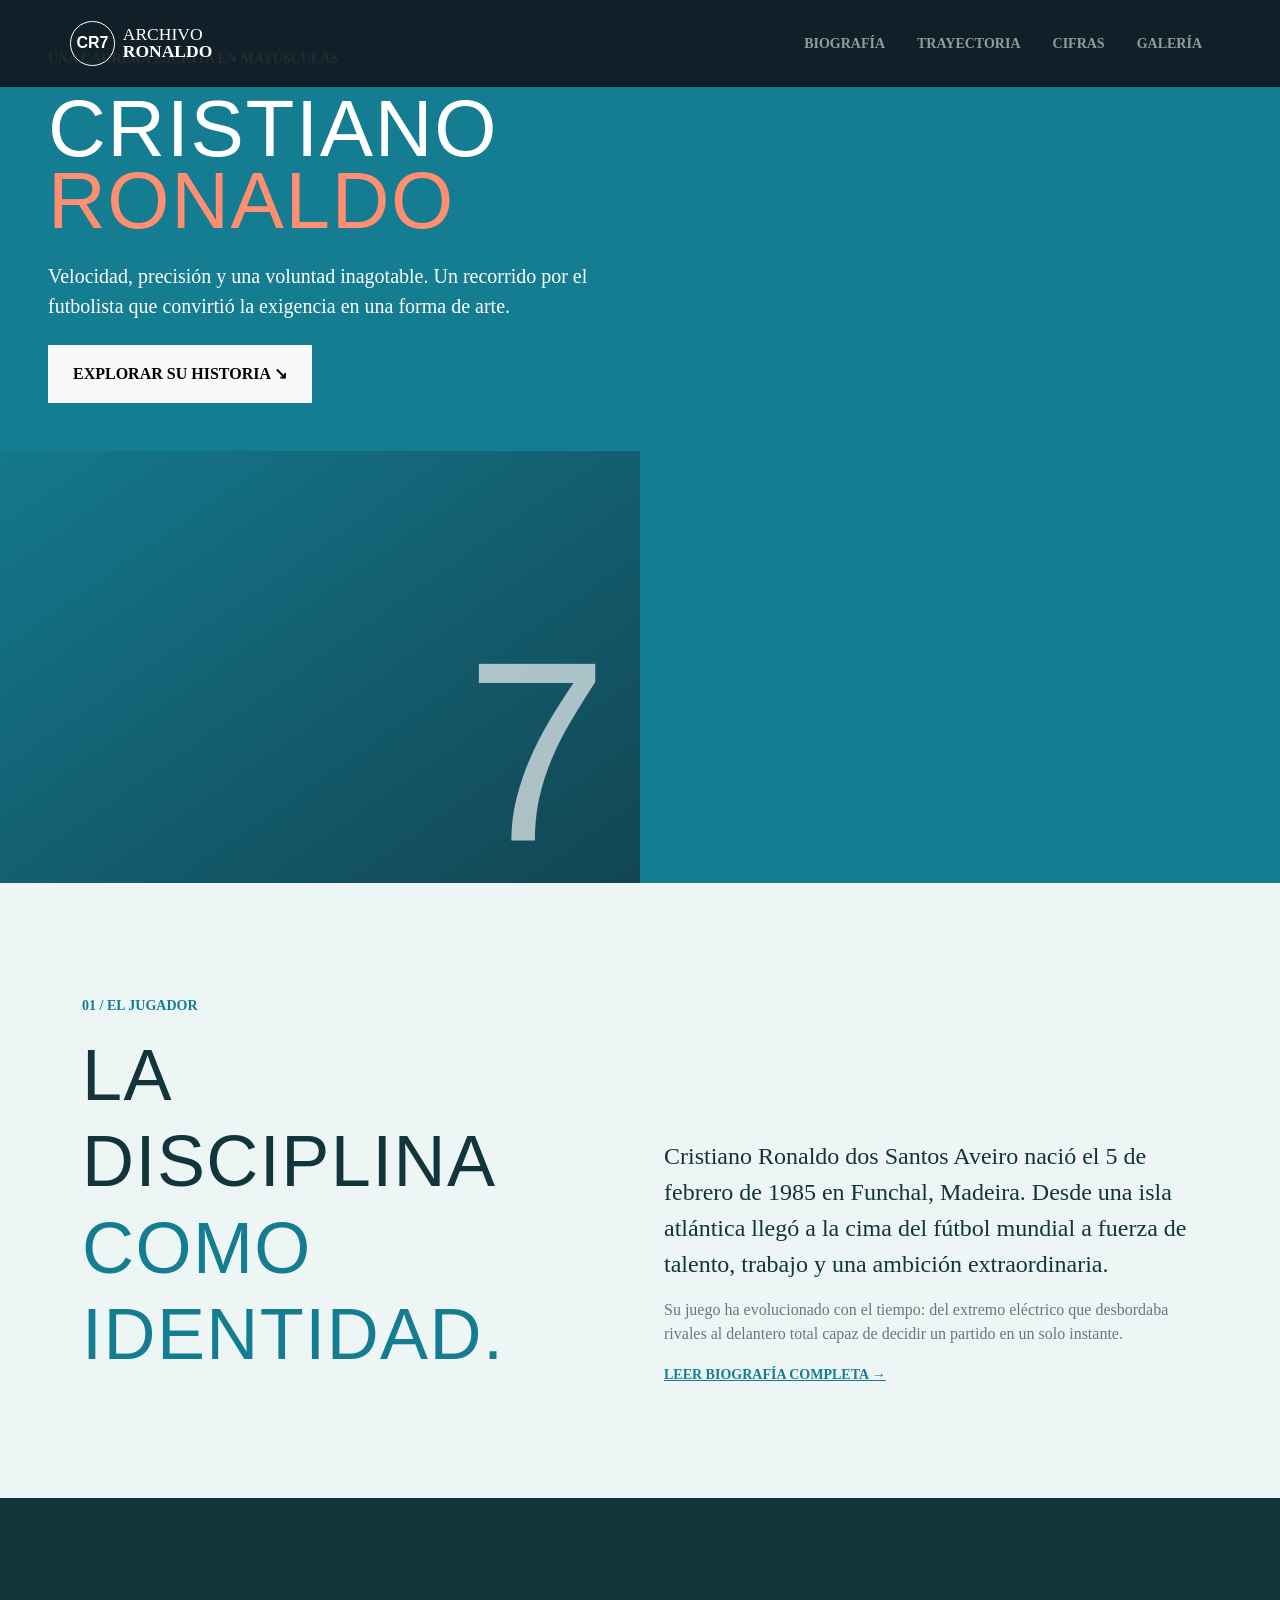
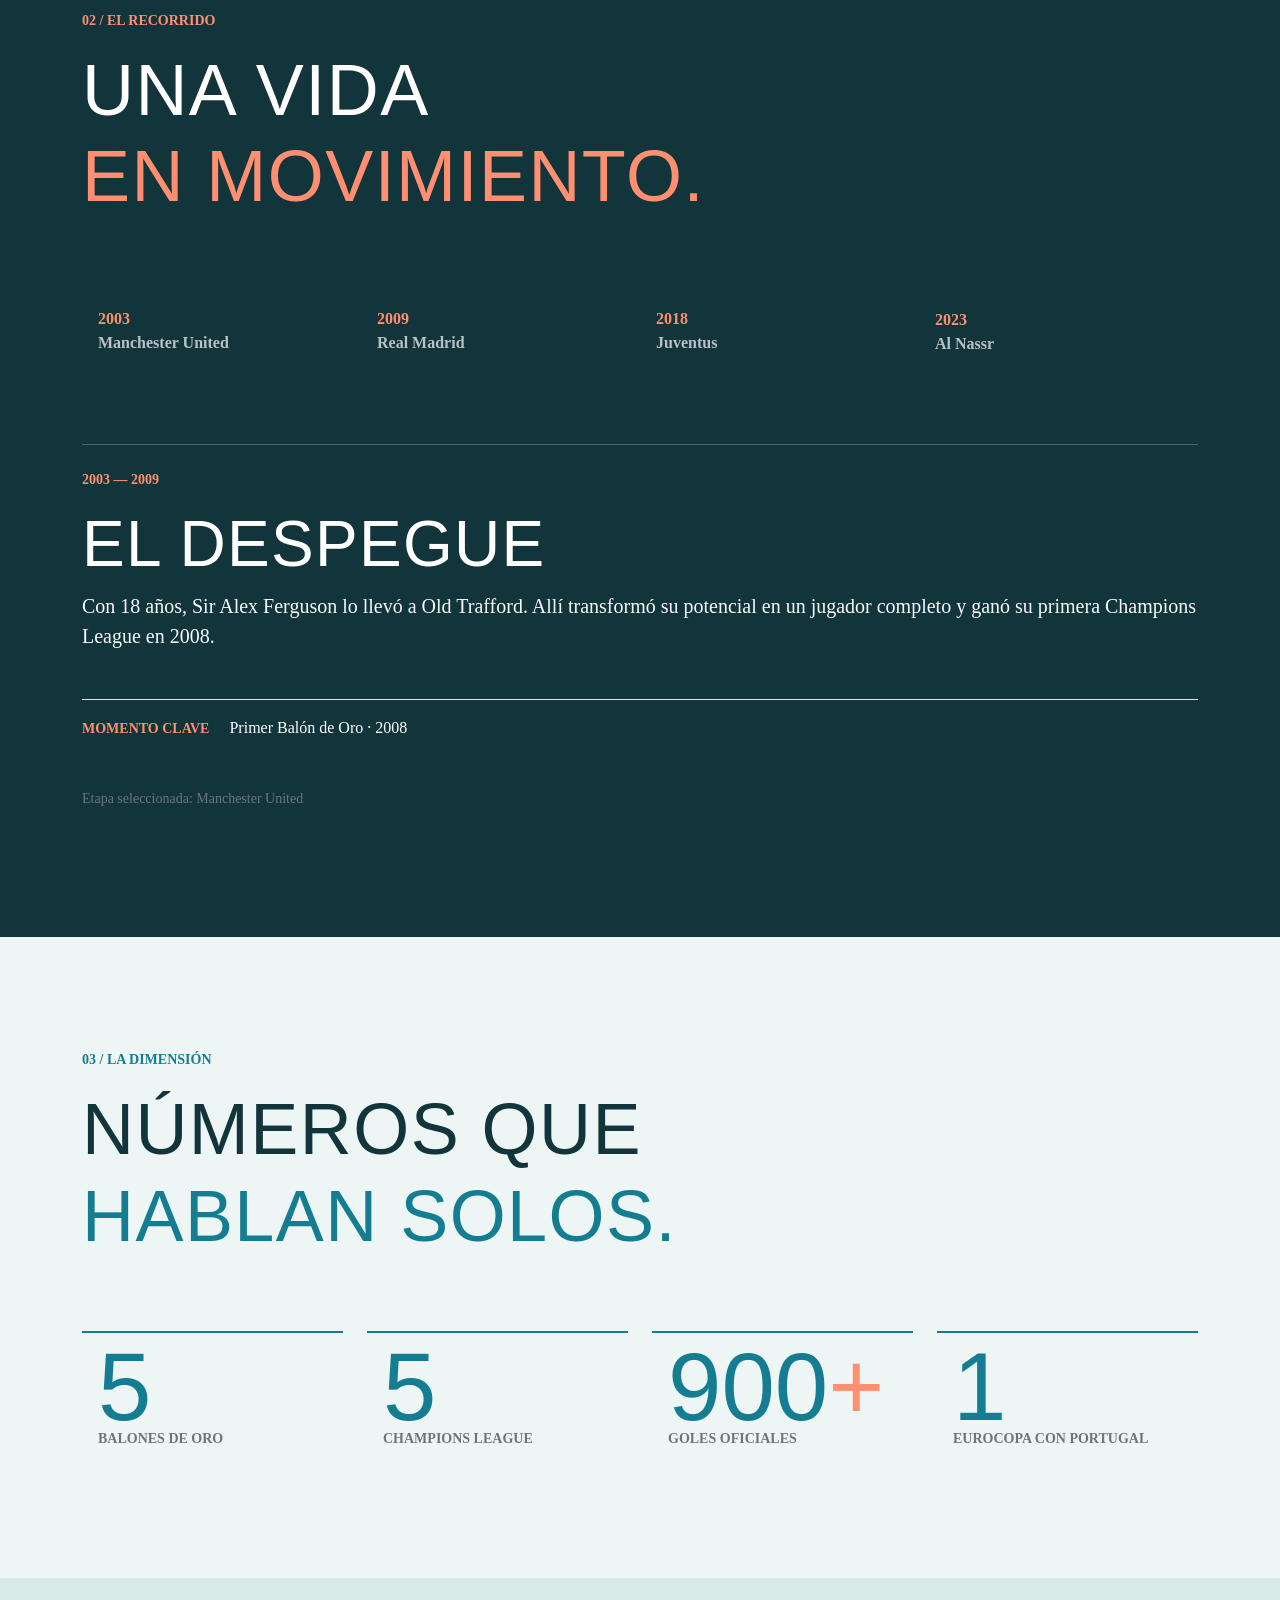
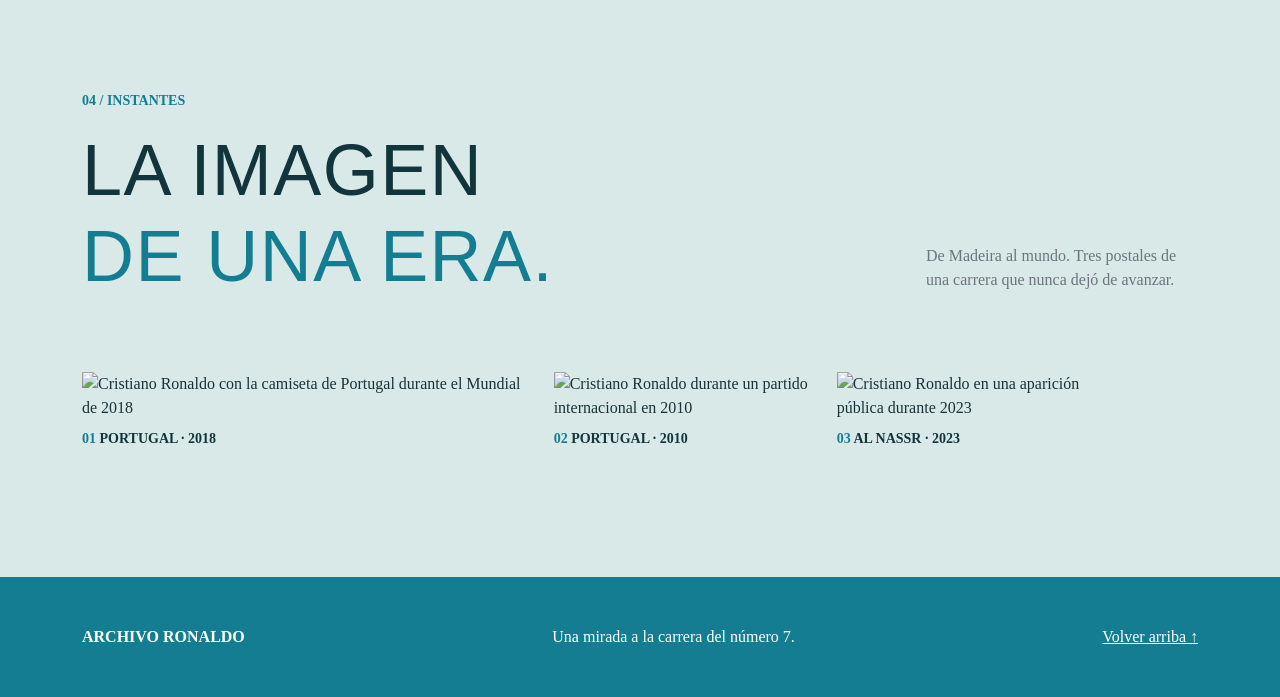
==== ejemplo1/paginatristinokralde/index2.html @ 4f420c60 "Add files via upload" ====
<!doctype html>
<html lang="es">
<head>
  <meta charset="utf-8">
  <meta name="viewport" content="width=device-width, initial-scale=1">
  <meta name="description" content="Archivo editorial de Cristiano Ronaldo construido con Bootstrap.">
  <title>Archivo Ronaldo | Bootstrap</title>
  <link href="https://cdn.jsdelivr.net/npm/bootstrap@5.3.3/dist/css/bootstrap.min.css" rel="stylesheet">
  <style>
    :root { --ink: #12343b; --paper: #eef6f5; --paper-deep: #d9e9e7; --red: #147d92; --gold: #ff8f70; --muted: #4d666d; }
    html { scroll-behavior: smooth; }
    body { color: var(--ink); background: var(--paper); font-family: Georgia, 'Times New Roman', serif; overflow-x: hidden; }
    .display-title, h2, h3 { font-family: Impact, 'Arial Narrow', sans-serif; letter-spacing: .02em; line-height: .9; text-transform: uppercase; }
    .site-header { z-index: 5; background: rgba(17, 24, 32, .92); }
    .brand-mark { width: 2.8rem; height: 2.8rem; border: 1px solid currentColor; border-radius: 50%; display: grid; place-items: center; font: 700 1rem Impact, sans-serif; }
    .hero { background: var(--red); }
    .hero-image { min-height: 32rem; background: linear-gradient(145deg, rgba(17,24,32,.05), rgba(17,24,32,.55)), url('https://upload.wikimedia.org/wikipedia/commons/8/8c/Cristiano_Ronaldo_2018.jpg') center / cover; }
    .hero-image::after { content: '7'; display: block; padding: 14rem 2rem 0; color: rgba(255,255,255,.65); font: 16rem/.6 Impact, sans-serif; text-align: right; }
    .text-gold { color: var(--gold); }
    .text-red { color: var(--red); }
    .bg-paper { background: var(--paper); }
    .bg-deep { background: var(--paper-deep); }
    .section-pad { padding: 7rem 0; }
    .timeline-section { background: var(--ink); }
    .timeline-step { border: 0; border-left: 3px solid transparent; border-radius: 0; color: rgba(255,255,255,.7); background: transparent; text-align: left; }
    .timeline-step:hover, .timeline-step:focus-visible, .timeline-step.is-active { color: #fff; border-left-color: var(--gold); background: rgba(255,255,255,.06); }
    .timeline-detail { min-height: 20rem; border-top: 1px solid rgba(255,255,255,.25); }
    .era-panel[hidden] { display: none; }
    .stat { border-top: 2px solid var(--red); }
    .stat-number { color: var(--red); font: 6rem/.8 Impact, sans-serif; }
    .gallery-img { aspect-ratio: 4 / 5; object-fit: cover; filter: saturate(.75); transition: .3s ease; }
    .gallery-img:hover { filter: saturate(1); transform: translateY(-.4rem); }
    .skip-link { position: absolute; left: 1rem; top: -4rem; z-index: 10; }
    .skip-link:focus { top: 1rem; }
    :focus-visible { outline: 3px solid var(--gold); outline-offset: 3px; }
    /* Bootstrap version: modular reading order with full-width hero bands. */
    .hero .row { flex-direction: column; }
    .hero .hero-image { min-height: 27rem; }
    .timeline-section .row { display: flex; flex-direction: column; }
    .timeline-section .col-md-4, .timeline-section .col-md-8 { width: 100%; }
    .timeline-section .list-group { display: grid; grid-template-columns: repeat(4, 1fr); }
    .timeline-step { border-left: 0; border-bottom: 3px solid transparent; }
    .timeline-step:hover, .timeline-step:focus-visible, .timeline-step.is-active { border-left-color: transparent; border-bottom-color: var(--gold); }
    .timeline-detail { margin-top: 1.5rem; }
    @media (max-width: 767px) { .hero-image { min-height: 22rem; } .hero-image::after { padding-top: 10rem; font-size: 11rem; } .section-pad { padding: 4.5rem 0; } }
    @media (max-width: 767px) { .container > .row { margin-left: 0; margin-right: 0; } }
    @media (max-width: 575px) { .timeline-section .list-group { grid-template-columns: repeat(2, 1fr); } }
  </style>
</head>
<body>
  <a class="skip-link btn btn-warning" href="#contenido">Saltar al contenido</a>
  <header class="site-header position-absolute top-0 start-0 w-100 text-white" id="inicio">
    <nav class="navbar navbar-expand-md navbar-dark container py-3" aria-label="Navegación principal">
      <a class="navbar-brand d-flex align-items-center gap-2" href="#inicio">
        <span class="brand-mark">CR7</span><span class="small text-uppercase lh-1">Archivo<br><strong>Ronaldo</strong></span>
      </a>
      <button class="navbar-toggler" type="button" data-bs-toggle="collapse" data-bs-target="#main-nav" aria-controls="main-nav" aria-label="Abrir navegación"><span class="navbar-toggler-icon"></span></button>
      <div class="collapse navbar-collapse justify-content-end" id="main-nav">
        <div class="navbar-nav gap-md-3 text-uppercase small fw-bold"><a class="nav-link" href="#biografia">Biografía</a><a class="nav-link" href="#trayectoria">Trayectoria</a><a class="nav-link" href="#estadisticas">Cifras</a><a class="nav-link" href="#galeria">Galería</a></div>
      </div>
    </nav>
  </header>

  <main id="contenido">
    <section class="hero text-white" aria-labelledby="hero-title">
      <div class="container-fluid px-0"><div class="row g-0 align-items-stretch">
        <div class="col-lg-6 d-flex align-items-center"><div class="p-5 p-xl-6 mx-auto" style="max-width: 42rem"><p class="small text-uppercase fw-bold mb-4">Una carrera escrita en mayúsculas</p><h1 class="display-title display-1 mb-4" id="hero-title">Cristiano<br><span class="text-gold">Ronaldo</span></h1><p class="lead mb-4">Velocidad, precisión y una voluntad inagotable. Un recorrido por el futbolista que convirtió la exigencia en una forma de arte.</p><a class="btn btn-light rounded-0 px-4 py-3 fw-bold text-uppercase" href="#trayectoria">Explorar su historia <span aria-hidden="true">↘</span></a></div></div>
        <div class="col-lg-6 hero-image" role="img" aria-label="Cristiano Ronaldo celebrando con los brazos abiertos"></div>
      </div></div>
    </section>

    <section class="bg-paper section-pad" id="biografia" aria-labelledby="bio-title"><div class="container"><div class="row g-5 align-items-end"><div class="col-lg-5"><p class="small text-uppercase fw-bold text-red">01 / El jugador</p><h2 class="display-2" id="bio-title">La disciplina<br><span class="text-red">como identidad.</span></h2></div><div class="col-lg-6 offset-lg-1"><p class="fs-4">Cristiano Ronaldo dos Santos Aveiro nació el 5 de febrero de 1985 en Funchal, Madeira. Desde una isla atlántica llegó a la cima del fútbol mundial a fuerza de talento, trabajo y una ambición extraordinaria.</p><p class="text-secondary">Su juego ha evolucionado con el tiempo: del extremo eléctrico que desbordaba rivales al delantero total capaz de decidir un partido en un solo instante.</p><a class="text-red fw-bold text-uppercase small" href="https://es.wikipedia.org/wiki/Cristiano_Ronaldo" target="_blank" rel="noreferrer">Leer biografía completa →</a></div></div></div></section>

    <section class="timeline-section text-white section-pad" id="trayectoria" aria-labelledby="timeline-title"><div class="container"><p class="small text-uppercase fw-bold text-gold">02 / El recorrido</p><h2 class="display-2" id="timeline-title">Una vida<br><span class="text-gold">en movimiento.</span></h2><div class="row g-5 mt-4"><div class="col-md-4"><div class="list-group list-group-flush" role="tablist" aria-label="Etapas de la carrera de Cristiano Ronaldo"><button class="timeline-step list-group-item py-3" id="tab-2003" type="button" role="tab" aria-selected="true" aria-controls="era-2003" data-era="2003"><span class="d-block fw-bold text-gold">2003</span><strong>Manchester United</strong></button><button class="timeline-step list-group-item py-3" id="tab-2009" type="button" role="tab" aria-selected="false" aria-controls="era-2009" data-era="2009"><span class="d-block fw-bold text-gold">2009</span><strong>Real Madrid</strong></button><button class="timeline-step list-group-item py-3" id="tab-2018" type="button" role="tab" aria-selected="false" aria-controls="era-2018" data-era="2018"><span class="d-block fw-bold text-gold">2018</span><strong>Juventus</strong></button><button class="timeline-step list-group-item py-3" id="tab-2023" type="button" role="tab" aria-selected="false" aria-controls="era-2023" data-era="2023"><span class="d-block fw-bold text-gold">2023</span><strong>Al Nassr</strong></button></div></div><div class="col-md-8"><div class="timeline-detail pt-4" aria-live="polite"><article class="era-panel" id="era-2003" role="tabpanel" aria-labelledby="tab-2003" data-panel="2003"><p class="small text-gold text-uppercase fw-bold">2003 — 2009</p><h3 class="display-3">El despegue</h3><p class="lead text-light">Con 18 años, Sir Alex Ferguson lo llevó a Old Trafford. Allí transformó su potencial en un jugador completo y ganó su primera Champions League en 2008.</p><p class="border-top pt-3 mt-5"><strong class="text-gold text-uppercase small">Momento clave</strong> <span class="ms-3">Primer Balón de Oro · 2008</span></p></article><article class="era-panel" id="era-2009" role="tabpanel" aria-labelledby="tab-2009" data-panel="2009" hidden><p class="small text-gold text-uppercase fw-bold">2009 — 2018</p><h3 class="display-3">La cima blanca</h3><p class="lead text-light">El Santiago Bernabéu fue el escenario de sus años más prolíficos. Cuatro Champions League marcaron una era irrepetible.</p><p class="border-top pt-3 mt-5"><strong class="text-gold text-uppercase small">Momento clave</strong> <span class="ms-3">La Décima · 2014</span></p></article><article class="era-panel" id="era-2018" role="tabpanel" aria-labelledby="tab-2018" data-panel="2018" hidden><p class="small text-gold text-uppercase fw-bold">2018 — 2021</p><h3 class="display-3">Un nuevo desafío</h3><p class="lead text-light">En Italia aceptó otro reto: conquistar la Serie A con la Juventus. Su capacidad de adaptación volvió a ser decisiva.</p><p class="border-top pt-3 mt-5"><strong class="text-gold text-uppercase small">Momento clave</strong> <span class="ms-3">101 goles con la Juventus</span></p></article><article class="era-panel" id="era-2023" role="tabpanel" aria-labelledby="tab-2023" data-panel="2023" hidden><p class="small text-gold text-uppercase fw-bold">2023 — presente</p><h3 class="display-3">El siguiente capítulo</h3><p class="lead text-light">En Al Nassr, Ronaldo abrió una nueva etapa y continúa ampliando su impacto dentro y fuera del campo.</p><p class="border-top pt-3 mt-5"><strong class="text-gold text-uppercase small">Momento clave</strong> <span class="ms-3">Capitán de Portugal</span></p></article></div><p class="small text-secondary mt-4" id="timeline-status" role="status">Etapa seleccionada: Manchester United</p></div></div></div></div></section>

    <section class="bg-paper section-pad" id="estadisticas" aria-labelledby="stats-title"><div class="container"><p class="small text-uppercase fw-bold text-red">03 / La dimensión</p><h2 class="display-2" id="stats-title">Números que<br><span class="text-red">hablan solos.</span></h2><div class="row row-cols-2 row-cols-lg-4 g-4 mt-5"><div class="col"><div class="stat p-3"><strong class="stat-number d-block">5</strong><span class="small text-uppercase fw-bold text-secondary">Balones de Oro</span></div></div><div class="col"><div class="stat p-3"><strong class="stat-number d-block">5</strong><span class="small text-uppercase fw-bold text-secondary">Champions League</span></div></div><div class="col"><div class="stat p-3"><strong class="stat-number d-block">900<span class="text-gold">+</span></strong><span class="small text-uppercase fw-bold text-secondary">Goles oficiales</span></div></div><div class="col"><div class="stat p-3"><strong class="stat-number d-block">1</strong><span class="small text-uppercase fw-bold text-secondary">Eurocopa con Portugal</span></div></div></div></div></section>

    <section class="bg-deep section-pad" id="galeria" aria-labelledby="gallery-title"><div class="container"><div class="d-flex flex-wrap justify-content-between align-items-end gap-4"><div><p class="small text-uppercase fw-bold text-red">04 / Instantes</p><h2 class="display-2" id="gallery-title">La imagen<br><span class="text-red">de una era.</span></h2></div><p class="text-secondary" style="max-width: 17rem">De Madeira al mundo. Tres postales de una carrera que nunca dejó de avanzar.</p></div><div class="row g-3 align-items-end mt-5"><figure class="col-md-6 col-lg-5"><img class="gallery-img w-100" src="https://upload.wikimedia.org/wikipedia/commons/8/8c/Cristiano_Ronaldo_2018.jpg" alt="Cristiano Ronaldo con la camiseta de Portugal durante el Mundial de 2018" loading="lazy"><figcaption class="small fw-bold text-uppercase mt-2"><span class="text-red">01</span> Portugal · 2018</figcaption></figure><figure class="col-md-3"><img class="gallery-img w-100" src="https://upload.wikimedia.org/wikipedia/commons/6/61/Cristiano_Ronaldo%2C_2010.jpg" alt="Cristiano Ronaldo durante un partido internacional en 2010" loading="lazy"><figcaption class="small fw-bold text-uppercase mt-2"><span class="text-red">02</span> Portugal · 2010</figcaption></figure><figure class="col-md-3"><img class="gallery-img w-100" src="https://upload.wikimedia.org/wikipedia/commons/b/be/Cristiano_Ronaldo%2C_2023.jpg" alt="Cristiano Ronaldo en una aparición pública durante 2023" loading="lazy"><figcaption class="small fw-bold text-uppercase mt-2"><span class="text-red">03</span> Al Nassr · 2023</figcaption></figure></div></div></section>
  </main>
  <footer class="py-5 text-white" style="background: var(--red)"><div class="container d-flex flex-wrap justify-content-between gap-3"><strong class="text-uppercase">Archivo Ronaldo</strong><span>Una mirada a la carrera del número 7.</span><a class="text-white" href="#inicio">Volver arriba ↑</a></div></footer>
  <script src="https://cdn.jsdelivr.net/npm/bootstrap@5.3.3/dist/js/bootstrap.bundle.min.js"></script>
  <script src="script.js" defer></script>
</body>
</html>
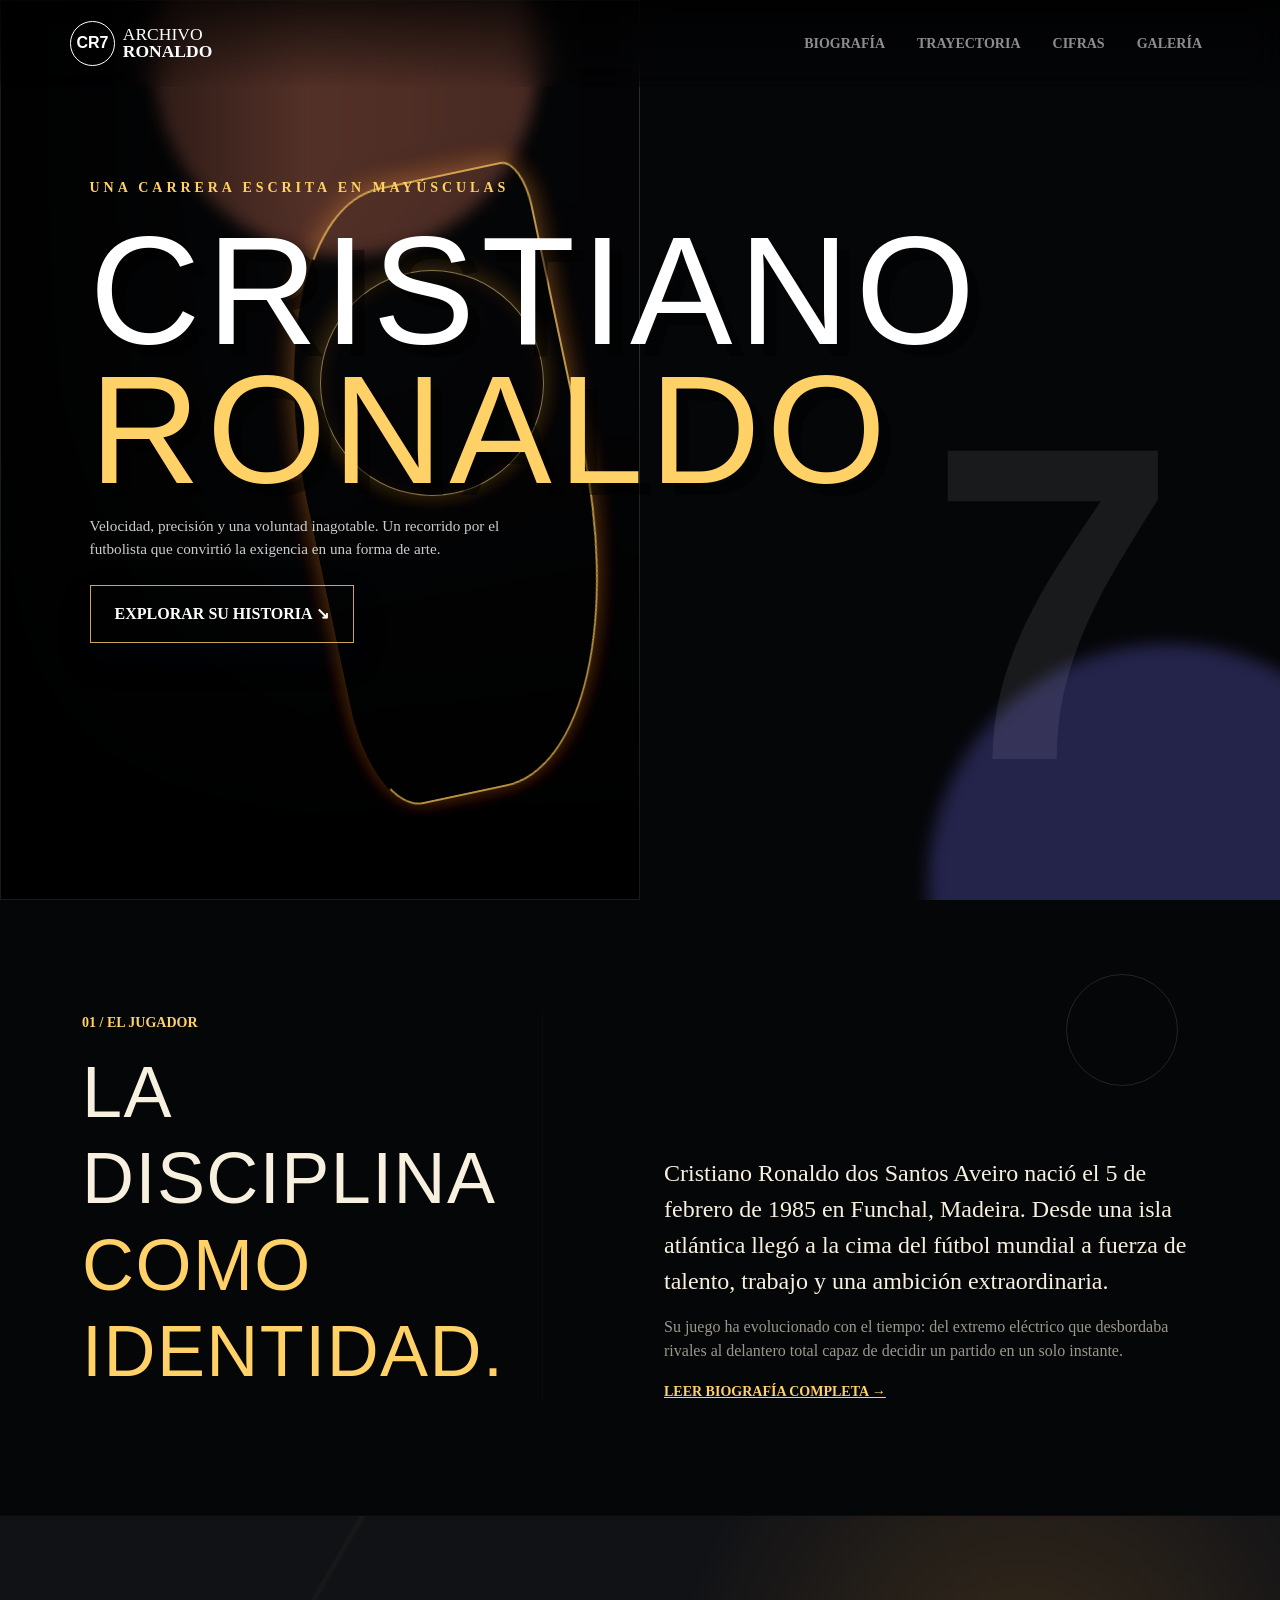
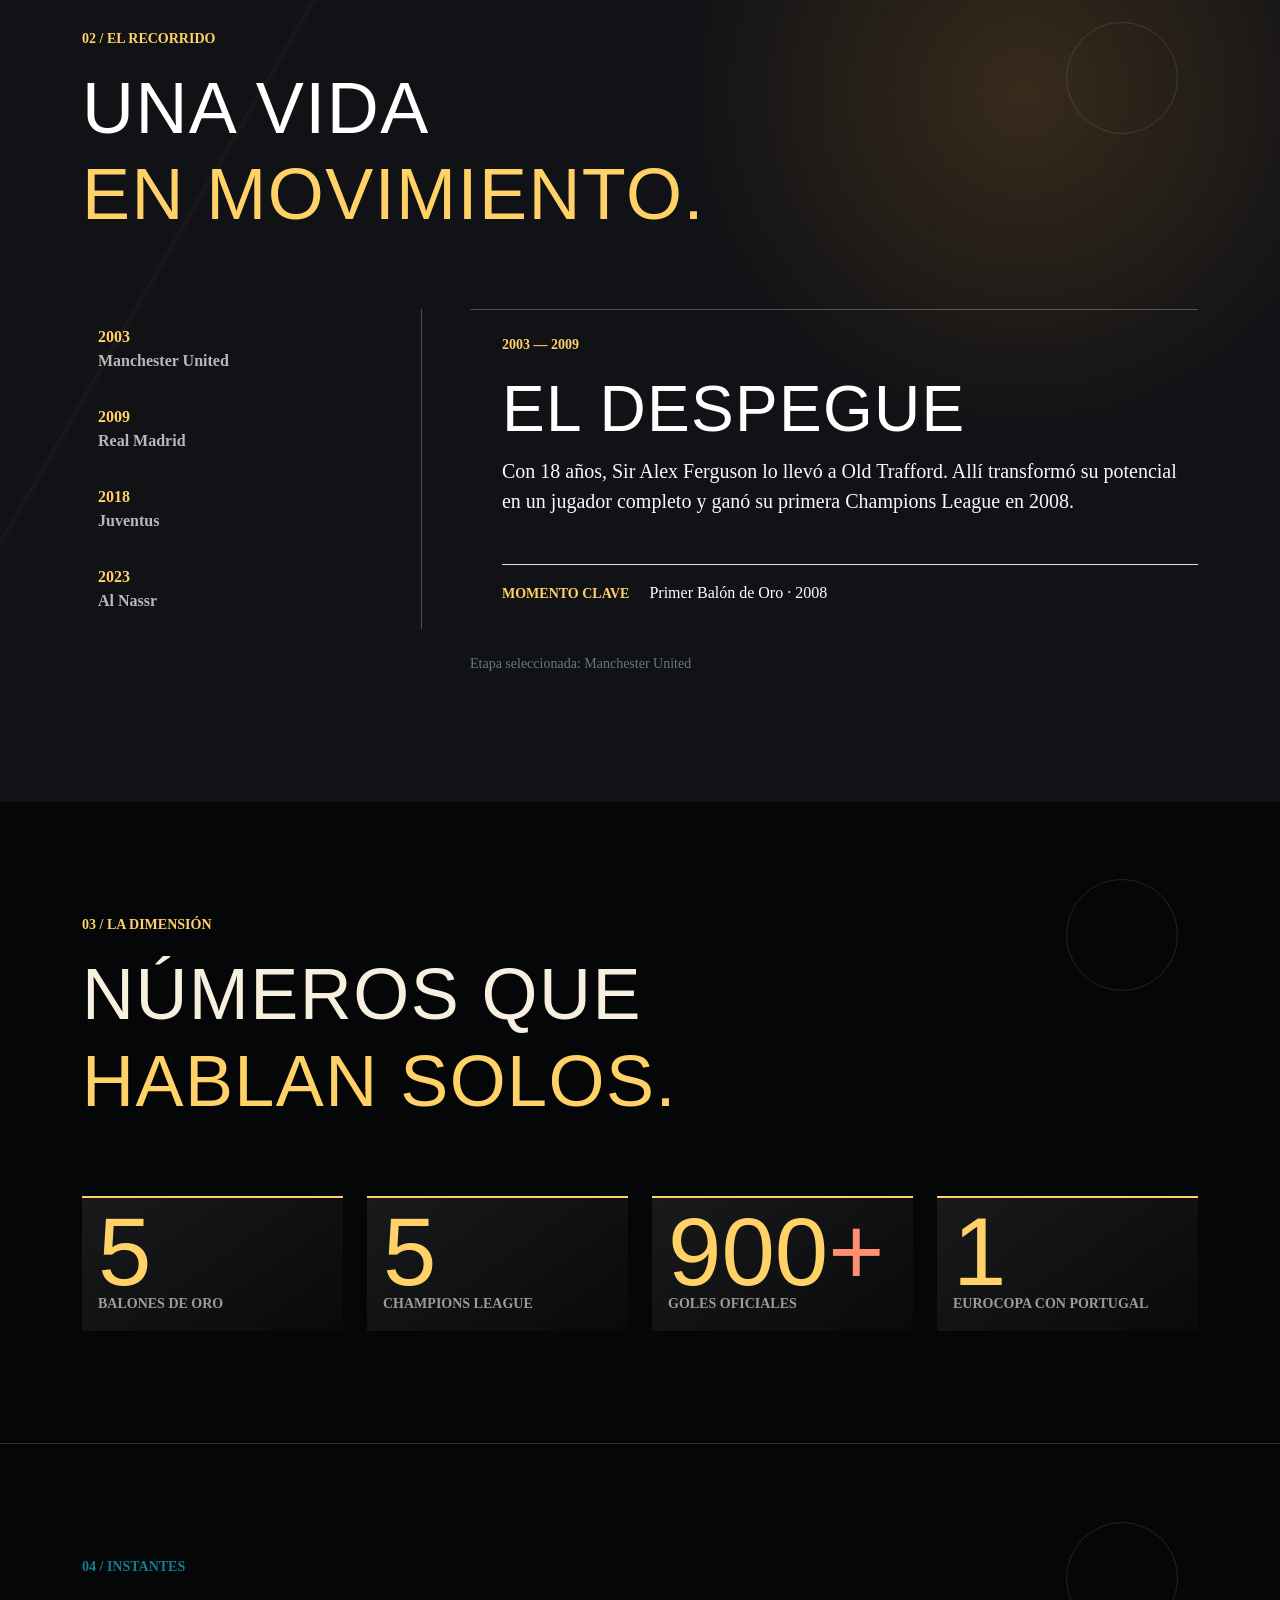
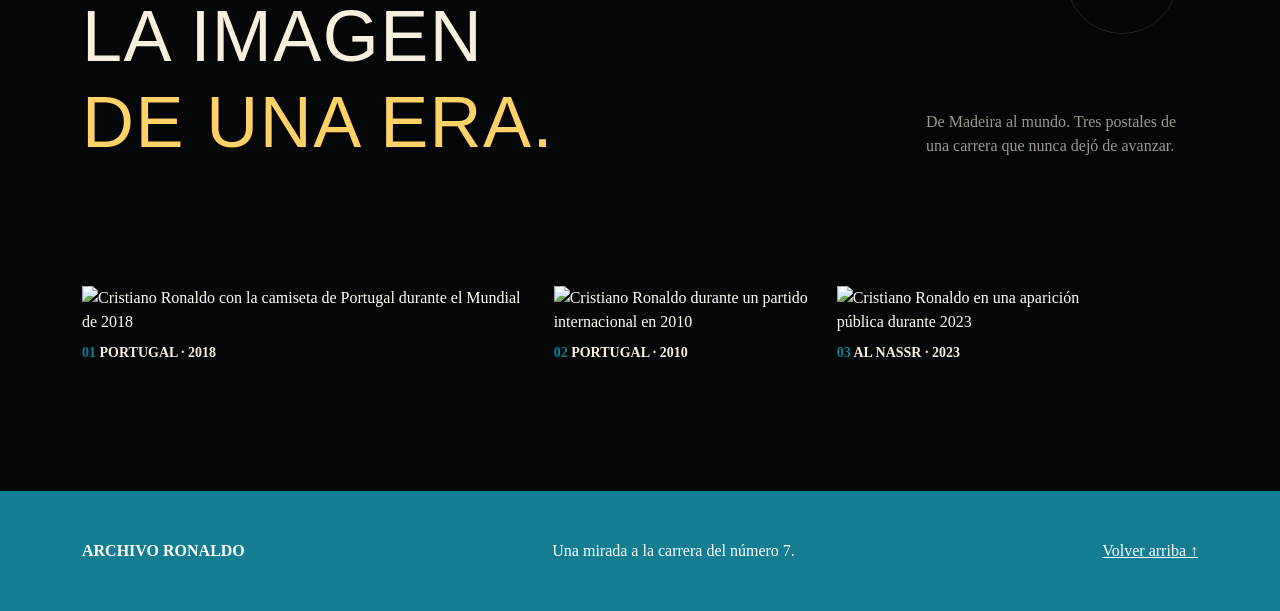
==== commit a48002f4: "Add files via upload" ====
--- a/ejemplo1/paginatristinokralde/index2.html
+++ b/ejemplo1/paginatristinokralde/index2.html
@@ -33,18 +33,85 @@
     .skip-link { position: absolute; left: 1rem; top: -4rem; z-index: 10; }
     .skip-link:focus { top: 1rem; }
     :focus-visible { outline: 3px solid var(--gold); outline-offset: 3px; }
-    /* Bootstrap version: modular reading order with full-width hero bands. */
-    .hero .row { flex-direction: column; }
-    .hero .hero-image { min-height: 27rem; }
-    .timeline-section .row { display: flex; flex-direction: column; }
-    .timeline-section .col-md-4, .timeline-section .col-md-8 { width: 100%; }
-    .timeline-section .list-group { display: grid; grid-template-columns: repeat(4, 1fr); }
-    .timeline-step { border-left: 0; border-bottom: 3px solid transparent; }
-    .timeline-step:hover, .timeline-step:focus-visible, .timeline-step.is-active { border-left-color: transparent; border-bottom-color: var(--gold); }
-    .timeline-detail { margin-top: 1.5rem; }
-    @media (max-width: 767px) { .hero-image { min-height: 22rem; } .hero-image::after { padding-top: 10rem; font-size: 11rem; } .section-pad { padding: 4.5rem 0; } }
-    @media (max-width: 767px) { .container > .row { margin-left: 0; margin-right: 0; } }
-    @media (max-width: 575px) { .timeline-section .list-group { grid-template-columns: repeat(2, 1fr); } }
+    body { background: #101a35; }
+    main { overflow: hidden; }
+    .site-header { background: rgba(16, 26, 53, .78); backdrop-filter: blur(16px); }
+    .hero { position: relative; isolation: isolate; background: linear-gradient(135deg, #123b72 0%, #147d92 48%, #514982 100%); }
+    .hero::before, .hero::after { position: absolute; z-index: -1; border-radius: 50%; content: ''; filter: blur(8px); opacity: .35; pointer-events: none; }
+    .hero::before { width: 24rem; height: 24rem; top: -8rem; left: 12%; background: #ff8f70; animation: drift 10s ease-in-out infinite alternate; }
+    .hero::after { width: 30rem; height: 30rem; right: -8rem; bottom: -14rem; background: #5e5ac6; animation: drift 13s ease-in-out infinite alternate-reverse; }
+    .hero .container-fluid, .hero .row { position: relative; z-index: 1; }
+    .hero-image { box-shadow: inset 0 0 0 1px rgba(255,255,255,.16); }
+    .hero .btn { box-shadow: 0 1rem 2rem rgba(4, 12, 35, .22); }
+    .section-pad { position: relative; }
+    .section-pad::after { position: absolute; width: 7rem; height: 7rem; right: 8%; top: 12%; border: 1px solid currentColor; border-radius: 50%; opacity: .12; content: ''; }
+    .stat, .gallery-img, .timeline-step { transition: transform .35s ease, box-shadow .35s ease, background-color .35s ease; }
+    .stat:hover { transform: translateY(-8px); box-shadow: 0 1rem 2rem rgba(4, 12, 35, .2); }
+    .timeline-step:hover, .timeline-step:focus-visible, .timeline-step.is-active { transform: translateX(8px); }
+    .gallery-img:hover { box-shadow: 0 1.25rem 2rem rgba(4, 12, 35, .28); }
+    .hero h1, .section-heading, #timeline-title, #stats-title, #gallery-title { animation: rise .8s both; }
+    .hero-description, .hero .btn { animation: rise .8s .12s both; }
+    @keyframes rise { from { opacity: 0; transform: translateY(1.5rem); } to { opacity: 1; transform: translateY(0); } }
+    @keyframes drift { from { transform: translate3d(-1rem, -1rem, 0) scale(1); } to { transform: translate3d(2rem, 1.5rem, 0) scale(1.15); } }
+    @media (prefers-reduced-motion: reduce) { *, *::before, *::after { animation-duration: .01ms !important; transition-duration: .01ms !important; } }
+    /* Bootstrap version: compact dashboard-style editorial layout. */
+    .site-header { position: fixed !important; background: var(--ink); }
+    .hero .row { flex-direction: row; min-height: 44rem; }
+    .hero .hero-image { min-height: 44rem; order: 2; }
+    .hero .col-lg-6:first-child { order: 1; }
+    .hero .p-5 { padding: 4rem !important; }
+    .hero h1 { font-size: clamp(4.5rem, 8vw, 8rem); }
+    #biografia { border-bottom: 1px solid rgba(18, 52, 59, .16); }
+    #biografia .col-lg-5 { border-right: 1px solid rgba(18, 52, 59, .16); }
+    #estadisticas { background: var(--ink) !important; color: white; }
+    #estadisticas .text-red, #estadisticas .stat-number { color: var(--gold) !important; }
+    #estadisticas .stat { border-color: var(--gold); }
+    #estadisticas .text-secondary { color: rgba(255,255,255,.72) !important; }
+    #galeria figure:first-child { margin-top: 4rem; }
+    #galeria figure:nth-child(2) { margin-top: 1rem; }
+    .timeline-section .row { display: flex; flex-direction: row; }
+    .timeline-section .col-md-4 { width: 33.333%; }
+    .timeline-section .col-md-8 { width: 66.667%; }
+    .timeline-section .list-group { border-right: 1px solid rgba(255,255,255,.25); }
+    .timeline-step { border-left: 3px solid transparent; border-bottom: 0; }
+    .timeline-step:hover, .timeline-step:focus-visible, .timeline-step.is-active { border-left-color: var(--gold); border-bottom-color: transparent; }
+    .timeline-detail { margin-top: 0; padding-left: 2rem; }
+    @media (max-width: 767px) { .container > .row { margin-left: 0; margin-right: 0; } .hero .row { flex-direction: column; } .hero .hero-image { min-height: 25rem; order: 1; } .hero .col-lg-6:first-child { order: 2; } .hero .p-5 { padding: 3rem 1.5rem !important; } .timeline-section .row { flex-direction: column; } .timeline-section .col-md-4, .timeline-section .col-md-8 { width: 100%; } .timeline-section .list-group { border-right: 0; border-bottom: 1px solid rgba(255,255,255,.25); } .timeline-detail { padding-left: 0; margin-top: 1.5rem; } #biografia .col-lg-5 { border-right: 0; border-bottom: 1px solid rgba(18, 52, 59, .16); padding-bottom: 2rem; } }
+    @media (max-width: 575px) { .timeline-section .list-group { display: grid; grid-template-columns: repeat(2, 1fr); } }
+    /* Poster treatment for the Bootstrap comparison page. */
+    body { background: #050608; color: #f7f0df; }
+    .site-header { background: linear-gradient(180deg, rgba(0,0,0,.72), transparent) !important; }
+    .hero { min-height: 100vh; background: #050608; }
+    .hero .row { position: relative; display: block; min-height: 100vh; }
+    .hero .hero-image { position: absolute; inset: 0; z-index: 0; min-height: 100vh; background-image: linear-gradient(180deg, rgba(0,0,0,.1) 22%, rgba(0,0,0,.18) 42%, rgba(0,0,0,.94) 92%), linear-gradient(90deg, rgba(0,0,0,.86), transparent 48%, rgba(0,0,0,.2)), url('https://upload.wikimedia.org/wikipedia/commons/8/8c/Cristiano_Ronaldo_2018.jpg'); background-position: center; background-size: cover; filter: saturate(.78) contrast(1.18); }
+    .hero .hero-image::before, .hero .hero-image::after { position: absolute; content: ''; pointer-events: none; }
+    .hero .hero-image::before { inset: 20% 8% 12% 48%; border: 2px solid rgba(255,196,76,.72); border-left-color: transparent; border-radius: 48% 8% 52% 18%; transform: rotate(-12deg); filter: blur(.4px); box-shadow: 0 0 2rem rgba(255,145,53,.5); }
+    .hero .hero-image::after { width: 14rem; height: 14rem; right: 15%; top: 30%; border: 1px solid rgba(255,219,133,.68); border-radius: 50%; box-shadow: 0 0 2rem rgba(255,174,54,.45), inset 0 0 2rem rgba(255,174,54,.18); opacity: .75; }
+    .hero .col-lg-6:first-child { position: absolute; inset: 0; z-index: 1; display: flex; align-items: end; width: 100%; order: initial; pointer-events: none; }
+    .hero .col-lg-6:first-child > div { position: relative; width: 100%; max-width: 90rem !important; padding: 0 7vw 5rem !important; pointer-events: auto; }
+    .hero .col-lg-6:first-child > div::before { position: absolute; right: 8%; bottom: -1rem; color: rgba(255,255,255,.08); content: '7'; font: 700 28rem/.6 Impact, sans-serif; pointer-events: none; }
+    .hero h1 { position: relative; margin-bottom: 1rem !important; color: #fff; font-size: clamp(4.5rem, 12vw, 12rem); letter-spacing: .04em; text-shadow: .08em .08em 0 rgba(0,0,0,.45); }
+    .hero h1 .text-gold { color: #ffd166 !important; }
+    .hero .lead { position: relative; max-width: 27rem; color: rgba(255,255,255,.8); font-size: .95rem; }
+    .hero .small { position: relative; color: #ffd166; letter-spacing: .28em; }
+    .hero .btn { position: relative; border: 1px solid rgba(255,209,102,.8); background: transparent; color: #fff; }
+    .hero .btn:hover { background: #ffd166; color: #050608; }
+    #biografia, #estadisticas, #galeria { background: #050608 !important; color: #f7f0df; }
+    #biografia .text-secondary, #galeria .text-secondary, #estadisticas .text-secondary { color: rgba(247,240,223,.62) !important; }
+    #biografia .text-red, #estadisticas .text-red, #gallery-title .text-red { color: #ffd166 !important; }
+    #biografia .text-red { color: #ffd166 !important; }
+    #estadisticas .stat { background: linear-gradient(145deg, rgba(255,255,255,.08), rgba(255,255,255,.015)); border-color: #ffd166; }
+    #estadisticas .stat-number { color: #ffd166 !important; }
+    #galeria { border-top: 1px solid rgba(255,209,102,.18); }
+    #galeria .gallery-img { filter: grayscale(.35) contrast(1.15); }
+    #galeria .gallery-img:hover { filter: grayscale(0) contrast(1.1); }
+    .timeline-section { position: relative; background: #111216; }
+    .timeline-section::before { position: absolute; inset: 0; background: radial-gradient(circle at 80% 20%, rgba(255,174,54,.16), transparent 28%), linear-gradient(120deg, transparent 20%, rgba(255,209,102,.04) 20.2%, transparent 20.5%); content: ''; pointer-events: none; }
+    .timeline-section .container { position: relative; }
+    .timeline-section .text-gold, .timeline-section .timeline-step span { color: #ffd166 !important; }
+    .timeline-step:hover, .timeline-step:focus-visible, .timeline-step.is-active { background: rgba(255,209,102,.1); border-left-color: #ffd166; }
+    .site-footer { background: #050608 !important; border-top: 1px solid rgba(255,209,102,.25); }
+    @media (max-width: 767px) { .hero .hero-image { min-height: 100vh; } .hero .col-lg-6:first-child > div { padding: 0 1.5rem 3rem !important; } .hero h1 { font-size: clamp(3.8rem, 18vw, 6.5rem); } .hero .col-lg-6:first-child > div::before { right: -2rem; bottom: 1rem; font-size: 15rem; } .hero .hero-image::before { inset: 30% 2% 20% 28%; } .hero .hero-image::after { width: 8rem; height: 8rem; right: 9%; top: 34%; } }
   </style>
 </head>
 <body>
